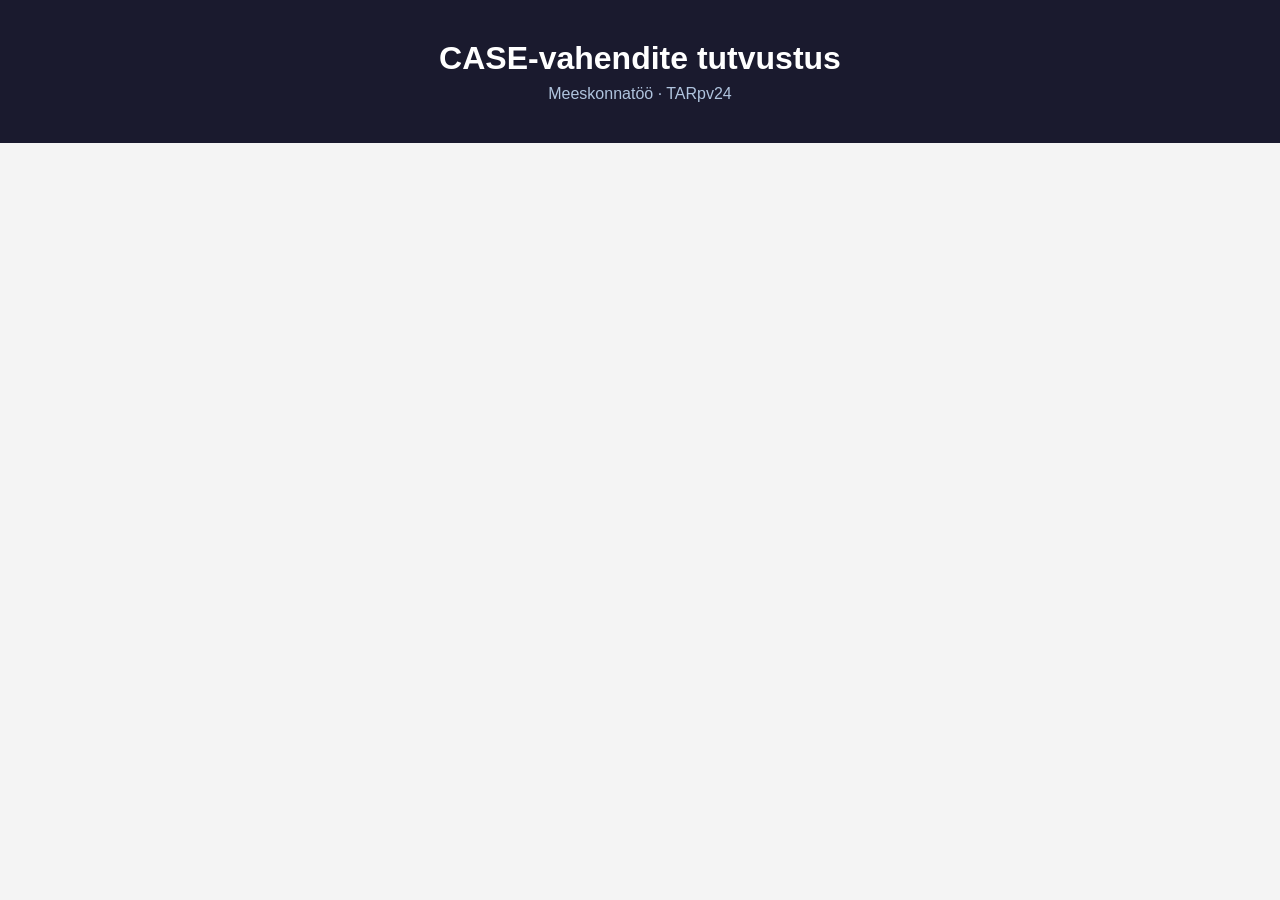
==== AIM/index.html @ 6642a22c "kõik failid lisatud" ====
<!DOCTYPE html>
<html lang="et">
<head>
    <meta charset="UTF-8">
    <meta name="viewport" content="width=device-width, initial-scale=1.0">
    <title>CASE-vahendid</title>
    <link rel="stylesheet" href="style.css">
</head>
<body>

<header class="meeskond-header">
    <h1>CASE-vahendite tutvustus</h1>
    <p>Meeskonnatöö · TARpv24</p>
</header>

<main class="meeskond-main">

    <!-- NASTJA OSA ALGUS -->

    <!-- NASTJA OSA LÕPP -->

    <!-- MEESKONNALIIGE 2 OSA ALGUS -->
    <!-- MEESKONNALIIGE 2 OSA LÕPP -->

    <!-- MEESKONNALIIGE 3 OSA ALGUS -->
    <!-- MEESKONNALIIGE 3 OSA LÕPP -->

</main>

</body>
</html>
---- AIM/style.css ----
* {
    margin: 0;
    padding: 0;
    box-sizing: border-box;
}

body {
    font-family: Arial, sans-serif;
    background: #f4f4f4;
    color: #222;
}

.meeskond-header {
    text-align: center;
    padding: 40px 20px;
    background: #1a1a2e;
    color: #ffffff;
}

.meeskond-header p {
    color: #b0c4de;
    margin-top: 8px;
}

.meeskond-main {
    max-width: 1000px;
    margin: 40px auto;
    padding: 0 20px;
}
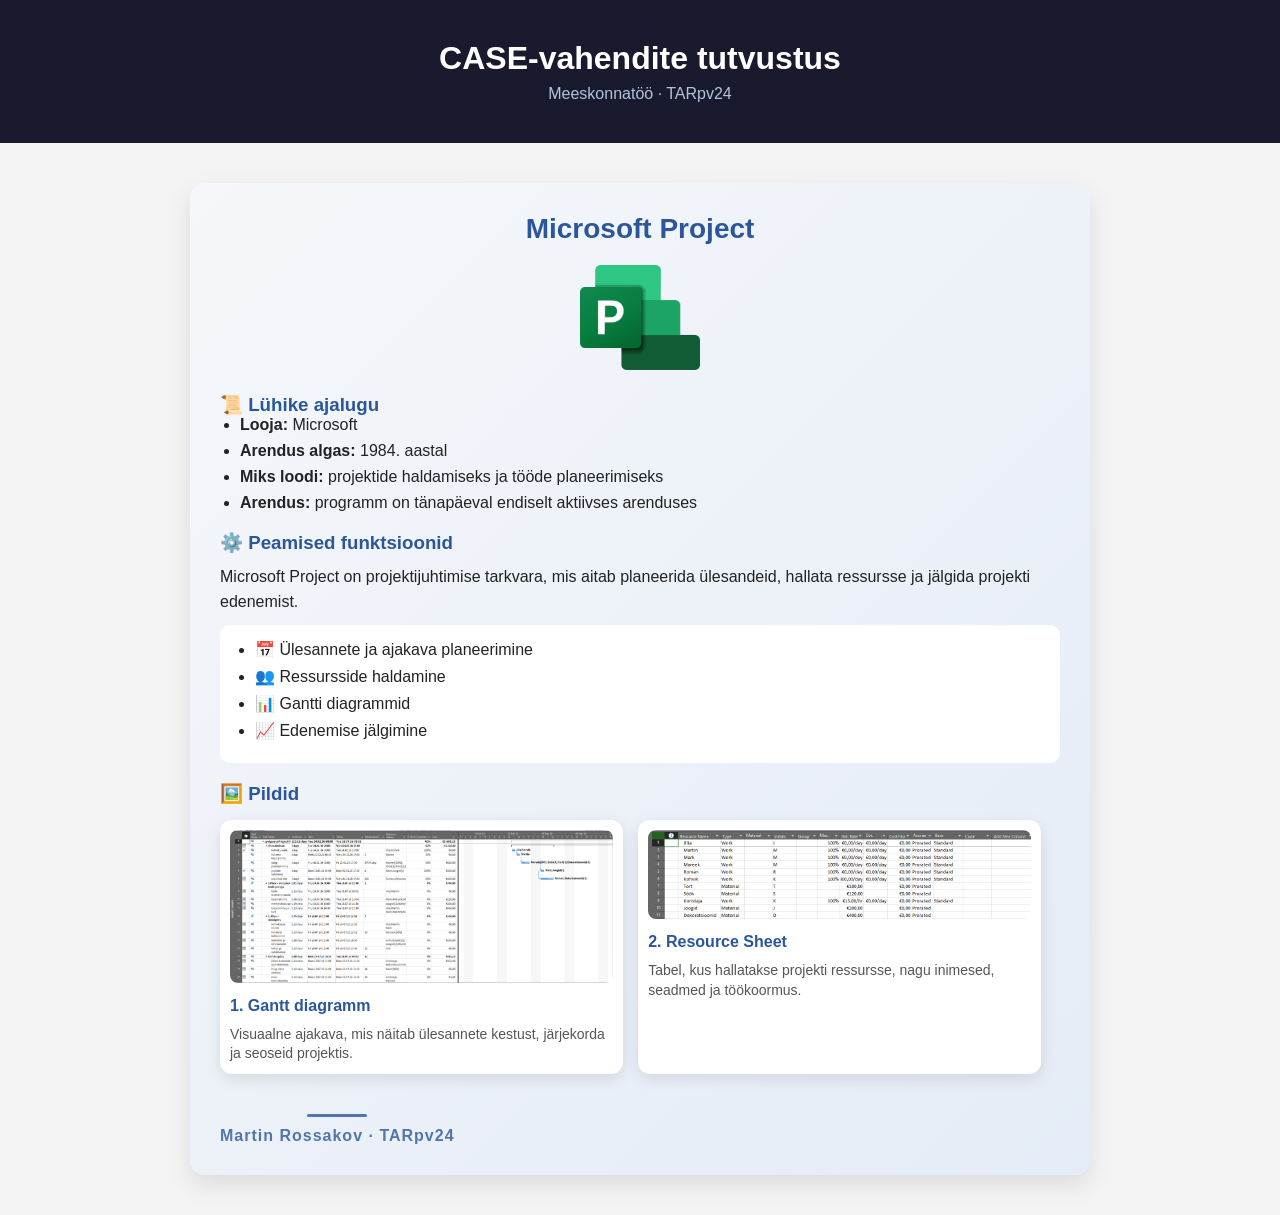
==== commit 50f89119: "Martin töö Microsoft Projecti kohta on valmis" ====
--- a/AIM/index.html
+++ b/AIM/index.html
@@ -20,6 +20,66 @@
     <!-- NASTJA OSA LÕPP -->
 
     <!-- MEESKONNALIIGE 2 OSA ALGUS -->
+    <section class="martin-section ms-project">
+        <h2 class="martin-title">Microsoft Project</h2>
+
+        <div class="martin-logo">
+            <img src="images/martinlogo.png" alt="Microsoft Project logo">
+        </div>
+
+        <div class="martin-content">
+            <h3>📜 Lühike ajalugu</h3>
+            <ul>
+                <li><strong>Looja:</strong> Microsoft</li>
+                <li><strong>Arendus algas:</strong> 1984. aastal</li>
+                <li><strong>Miks loodi:</strong> projektide haldamiseks ja tööde planeerimiseks</li>
+                <li><strong>Arendus:</strong> programm on tänapäeval endiselt aktiivses arenduses</li>
+            </ul>
+
+            <h3>⚙️ Peamised funktsioonid</h3>
+            <p>
+                Microsoft Project on projektijuhtimise tarkvara, mis aitab planeerida ülesandeid,
+                hallata ressursse ja jälgida projekti edenemist.
+            </p>
+
+            <div class="martin-features">
+                <ul>
+                    <li>📅 Ülesannete ja ajakava planeerimine</li>
+                    <li>👥 Ressursside haldamine</li>
+                    <li>📊 Gantti diagrammid</li>
+                    <li>📈 Edenemise jälgimine</li>
+                </ul>
+            </div>
+
+            <h3>🖼️ Pildid</h3>
+            <div class="martin-images">
+
+                <figure class="martin-figure">
+                    <a href="images/martinmenu.png" target="_blank">
+                        <img src="images/martinmenu.png" alt="Gantt diagramm">
+                    </a>
+                    <figcaption>
+                        <strong>1. Gantt diagramm</strong>
+                        <p>Visuaalne ajakava, mis näitab ülesannete kestust, järjekorda ja seoseid projektis.</p>
+                    </figcaption>
+                </figure>
+
+                <figure class="martin-figure">
+                    <a href="images/martinres.png" target="_blank">
+                        <img src="images/martinres.png" alt="Resource Sheet">
+                    </a>
+                    <figcaption>
+                        <strong>2. Resource Sheet</strong>
+                        <p>Tabel, kus hallatakse projekti ressursse, nagu inimesed, seadmed ja töökoormus.</p>
+                    </figcaption>
+                </figure>
+                <div class="martin-signature">
+                    Martin Rossakov · TARpv24
+                </div>
+
+            </div>
+        </div>
+    </section>
     <!-- MEESKONNALIIGE 2 OSA LÕPP -->
 
     <!-- MEESKONNALIIGE 3 OSA ALGUS -->
--- a/AIM/style.css
+++ b/AIM/style.css
@@ -27,3 +27,138 @@
     margin: 40px auto;
     padding: 0 20px;
 }
+
+/* === MARTIN SECTION (Microsoft Project) === */
+.martin-section {
+    background: linear-gradient(135deg, #f5f7fa, #e4ecf7);
+    padding: 30px;
+    margin: 30px auto;
+    border-radius: 15px;
+    max-width: 900px;
+    box-shadow: 0 10px 25px rgba(0,0,0,0.1);
+    font-family: Arial, sans-serif;
+}
+
+.martin-title {
+    text-align: center;
+    font-size: 28px;
+    color: #2b579a;
+    margin-bottom: 20px;
+}
+
+.martin-logo {
+    text-align: center;
+    margin-bottom: 20px;
+}
+
+.martin-logo img {
+    width: 120px;
+    transition: transform 0.3s ease;
+}
+
+.martin-logo img:hover {
+    transform: scale(1.1);
+}
+
+.martin-content h3 {
+    margin-top: 20px;
+    color: #2b579a;
+}
+
+.martin-content ul {
+    padding-left: 20px;
+}
+
+.martin-content li {
+    margin-bottom: 8px;
+}
+
+.martin-content p {
+    line-height: 1.6;
+    margin-top: 10px;
+}
+
+.martin-features {
+    background: #ffffff;
+    padding: 15px;
+    border-radius: 10px;
+    margin-top: 10px;
+}
+
+.martin-images {
+    display: flex;
+    gap: 15px;
+    flex-wrap: wrap;
+    margin-top: 15px;
+}
+
+.martin-figure {
+    width: 48%;
+    background: #ffffff;
+    border-radius: 12px;
+    padding: 10px;
+    box-shadow: 0 5px 15px rgba(0,0,0,0.1);
+    transition: transform 0.3s ease;
+}
+
+.martin-figure:hover {
+    transform: translateY(-5px);
+}
+
+.martin-figure img {
+    width: 100%;
+    border-radius: 8px;
+    transition: transform 0.3s ease;
+}
+
+.martin-figure img:hover {
+    transform: scale(1.03);
+}
+
+/* Caption */
+.martin-figure figcaption {
+    margin-top: 10px;
+}
+
+.martin-figure strong {
+    display: block;
+    color: #2b579a;
+    margin-bottom: 5px;
+}
+
+.martin-figure p {
+    font-size: 14px;
+    color: #555;
+    line-height: 1.4;
+}
+.martin-signature {
+    margin-top: 25px;
+    text-align: center;
+    font-size: 16px;
+    font-weight: bold;
+    color: #2b579a;
+    letter-spacing: 1px;
+    opacity: 0.8;
+    position: relative;
+}
+
+.martin-signature::before {
+    content: "";
+    display: block;
+    width: 60px;
+    height: 3px;
+    background: #2b579a;
+    margin: 0 auto 10px auto;
+    border-radius: 2px;
+}
+
+.martin-signature:hover {
+    opacity: 1;
+    transform: scale(1.05);
+    transition: 0.3s ease;
+}
+@media (max-width: 768px) {
+    .martin-figure {
+        width: 100%;
+    }
+}
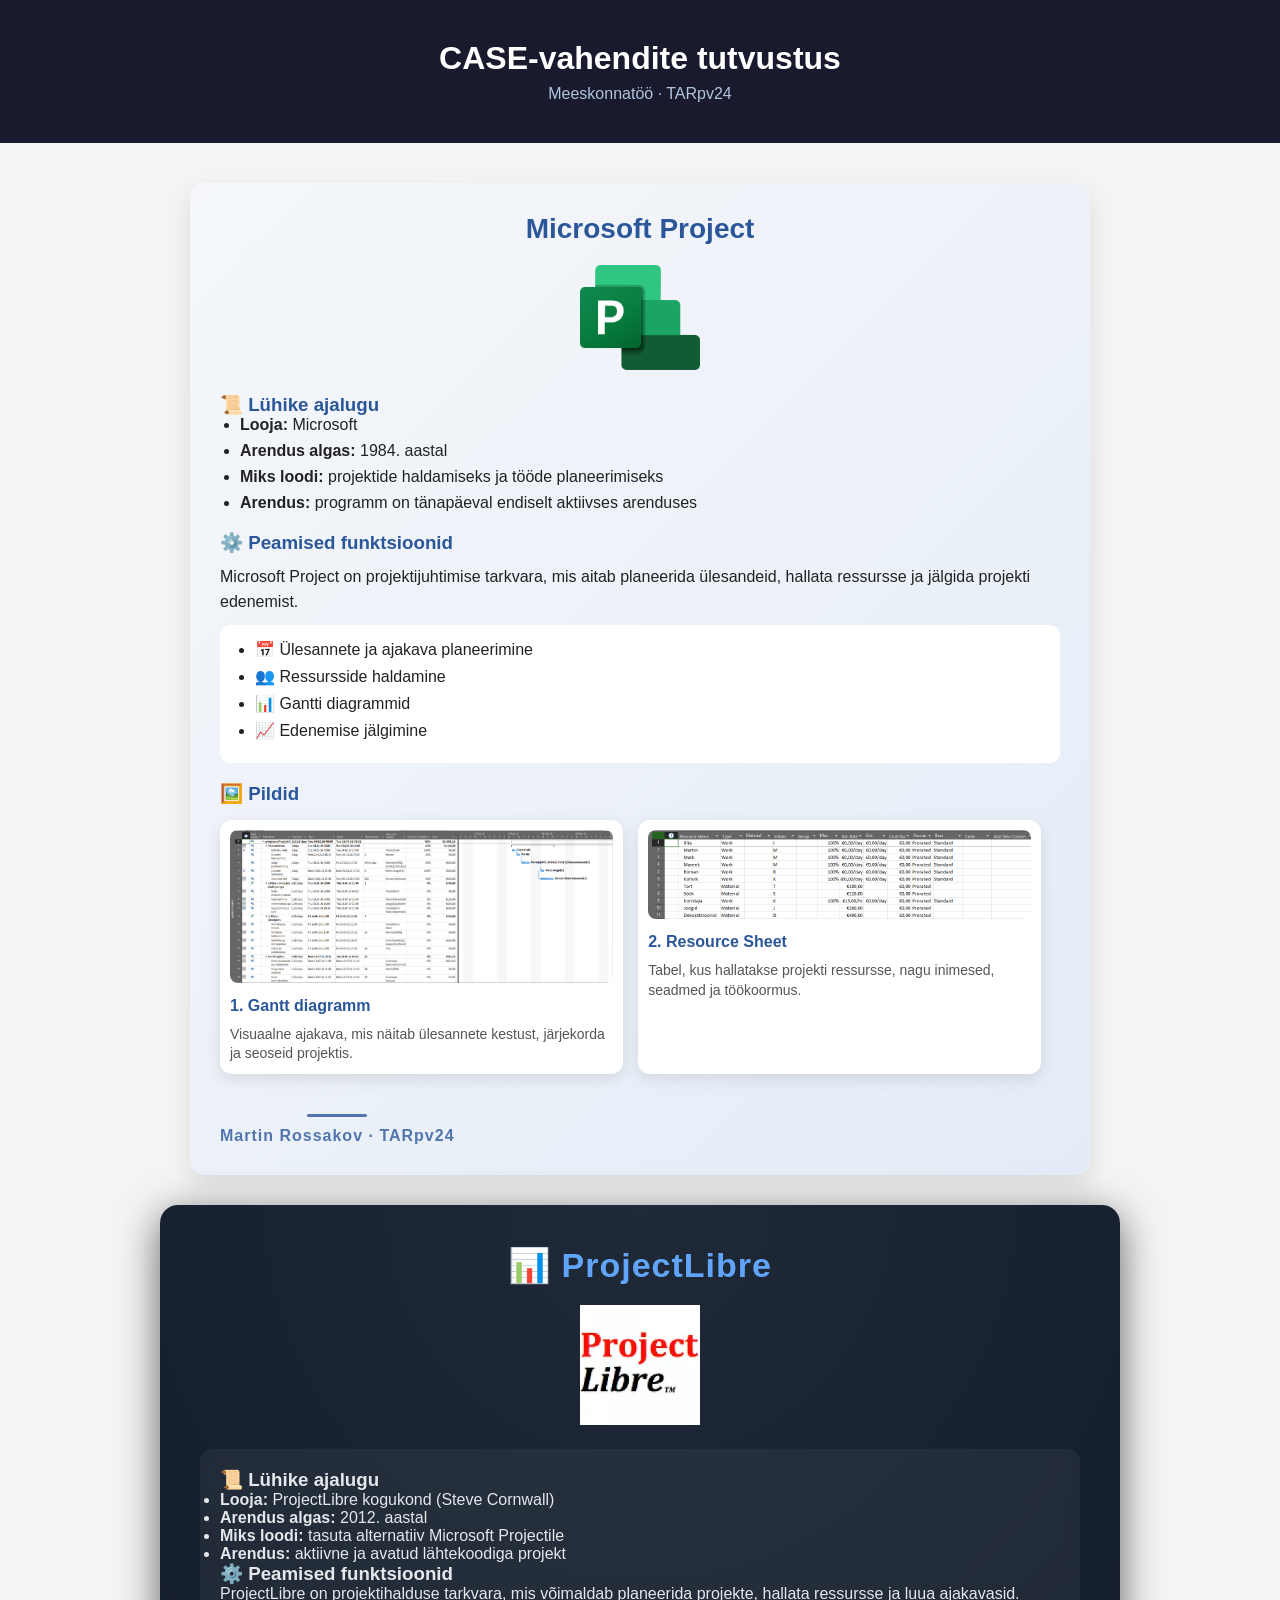
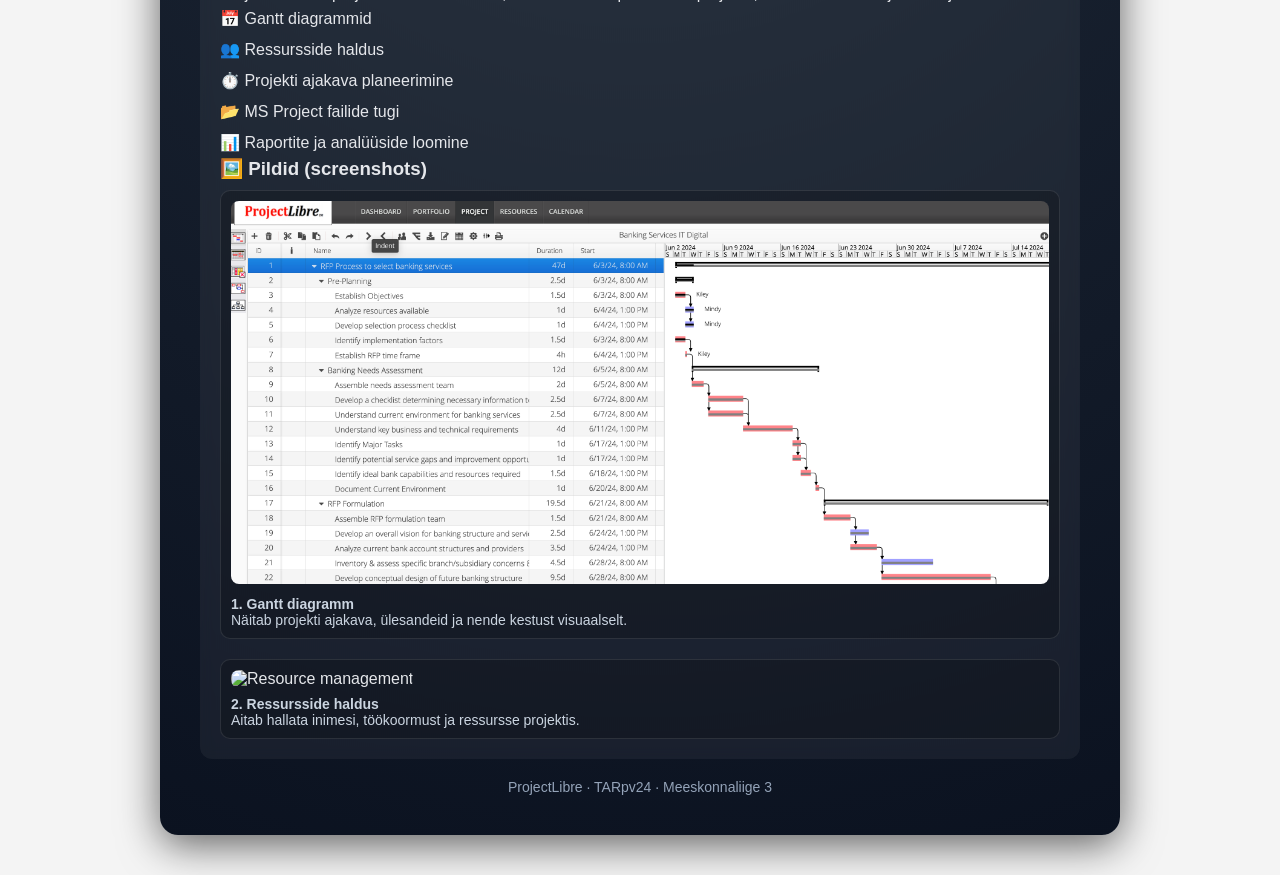
==== commit d6c7360f: "Tegime ProjectLibre kohta kirjelduse. Lisasime osa piltidest ja CSS-stiili." ====
--- a/AIM/index.html
+++ b/AIM/index.html
@@ -83,6 +83,79 @@
     <!-- MEESKONNALIIGE 2 OSA LÕPP -->
 
     <!-- MEESKONNALIIGE 3 OSA ALGUS -->
+
+    <section class="projectlibre-section pl-section">
+
+        <h2 class="pl-title">📊 ProjectLibre</h2>
+
+        <div class="pl-logo-box">
+            <!-- LOGO SIIN -->
+            <img src="images/projectlibre-logo.png" alt="ProjectLibre logo">
+        </div>
+
+        <div class="pl-content">
+
+            <h3>📜 Lühike ajalugu</h3>
+            <ul>
+                <li><strong>Looja:</strong> ProjectLibre kogukond (Steve Cornwall)</li>
+                <li><strong>Arendus algas:</strong> 2012. aastal</li>
+                <li><strong>Miks loodi:</strong> tasuta alternatiiv Microsoft Projectile</li>
+                <li><strong>Arendus:</strong> aktiivne ja avatud lähtekoodiga projekt</li>
+            </ul>
+
+            <h3>⚙️ Peamised funktsioonid</h3>
+
+            <p>
+                ProjectLibre on projektihalduse tarkvara, mis võimaldab planeerida projekte,
+                hallata ressursse ja luua ajakavasid.
+            </p>
+
+            <div class="pl-features">
+                <ul>
+                    <li>📅 Gantt diagrammid</li>
+                    <li>👥 Ressursside haldus</li>
+                    <li>⏱️ Projekti ajakava planeerimine</li>
+                    <li>📂 MS Project failide tugi</li>
+                    <li>📊 Raportite ja analüüside loomine</li>
+                </ul>
+            </div>
+
+            <h3>🖼️ Pildid (screenshots)</h3>
+
+            <div class="pl-images">
+
+                <figure class="pl-figure">
+                    <!-- SCREENSHOT 1 SIIN -->
+                    <img src="images/pl-gantt.png" alt="Gantt chart ProjectLibre">
+                    <figcaption>
+                        <strong>1. Gantt diagramm</strong>
+                        <p>
+                            Näitab projekti ajakava, ülesandeid ja nende kestust visuaalselt.
+                        </p>
+                    </figcaption>
+                </figure>
+
+                <figure class="pl-figure">
+                    <!-- SCREENSHOT 2 SIIN -->
+                    <img src="images/pl-resource.png" alt="Resource management">
+                    <figcaption>
+                        <strong>2. Ressursside haldus</strong>
+                        <p>
+                            Aitab hallata inimesi, töökoormust ja ressursse projektis.
+                        </p>
+                    </figcaption>
+                </figure>
+
+            </div>
+
+        </div>
+
+        <div class="pl-signature">
+            ProjectLibre · TARpv24 · Meeskonnaliige 3
+        </div>
+
+    </section>
+
     <!-- MEESKONNALIIGE 3 OSA LÕPP -->
 
 </main>
--- a/AIM/style.css
+++ b/AIM/style.css
@@ -162,3 +162,119 @@
         width: 100%;
     }
 }
+
+/* ILLIA */
+/* =========================
+   PROJECTLIBRE SECTION
+   UNIQUE STYLE (no conflicts)
+   ========================= */
+
+.pl-section {
+    background: radial-gradient(circle at top, #1f2937, #0b1220);
+    color: #e5e7eb;
+    padding: 40px;
+    margin-top: 30px;
+    border-radius: 18px;
+    box-shadow: 0 10px 40px rgba(0,0,0,0.6);
+    font-family: Arial, sans-serif;
+}
+
+/* TITLE */
+.pl-title {
+    font-size: 34px;
+    text-align: center;
+    margin-bottom: 20px;
+    color: #60a5fa;
+    letter-spacing: 1px;
+}
+
+/* LOGO */
+.pl-logo-box {
+    text-align: center;
+    margin-bottom: 20px;
+}
+
+.pl-logo-box img {
+    width: 120px;
+    animation: plFloat 3s ease-in-out infinite;
+}
+
+/* CONTENT CARD */
+.pl-content {
+    background: rgba(255,255,255,0.05);
+    padding: 20px;
+    border-radius: 12px;
+    backdrop-filter: blur(6px);
+}
+
+/* FEATURES */
+.pl-features ul {
+    list-style: none;
+    padding: 0;
+}
+
+.pl-features li {
+    padding: 6px 0;
+}
+
+/* IMAGES */
+.pl-images {
+    display: flex;
+    flex-direction: column;
+    gap: 20px;
+    margin-top: 10px;
+}
+
+.pl-figure {
+    border: 1px solid rgba(255,255,255,0.1);
+    padding: 10px;
+    border-radius: 10px;
+    background: rgba(0,0,0,0.2);
+}
+
+.pl-figure img {
+    width: 100%;
+    border-radius: 8px;
+}
+
+/* CAPTION */
+.pl-figure figcaption {
+    margin-top: 8px;
+    font-size: 14px;
+    color: #cbd5e1;
+}
+
+/* SIGNATURE */
+.pl-signature {
+    text-align: center;
+    margin-top: 20px;
+    font-size: 14px;
+    color: #94a3b8;
+}
+
+/* ANIMATION */
+@keyframes plFloat {
+    0% { transform: translateY(0); }
+    50% { transform: translateY(-8px); }
+    100% { transform: translateY(0); }
+}
+.pl-button {
+    margin-top: 15px;
+    padding: 10px 15px;
+    border: none;
+    background: #3b82f6;
+    color: white;
+    border-radius: 10px;
+    cursor: pointer;
+    transition: 0.3s;
+}
+
+.pl-button:hover {
+    background: #2563eb;
+    transform: scale(1.05);
+}
+
+.pl-fact {
+    margin-top: 10px;
+    color: #fde68a;
+}
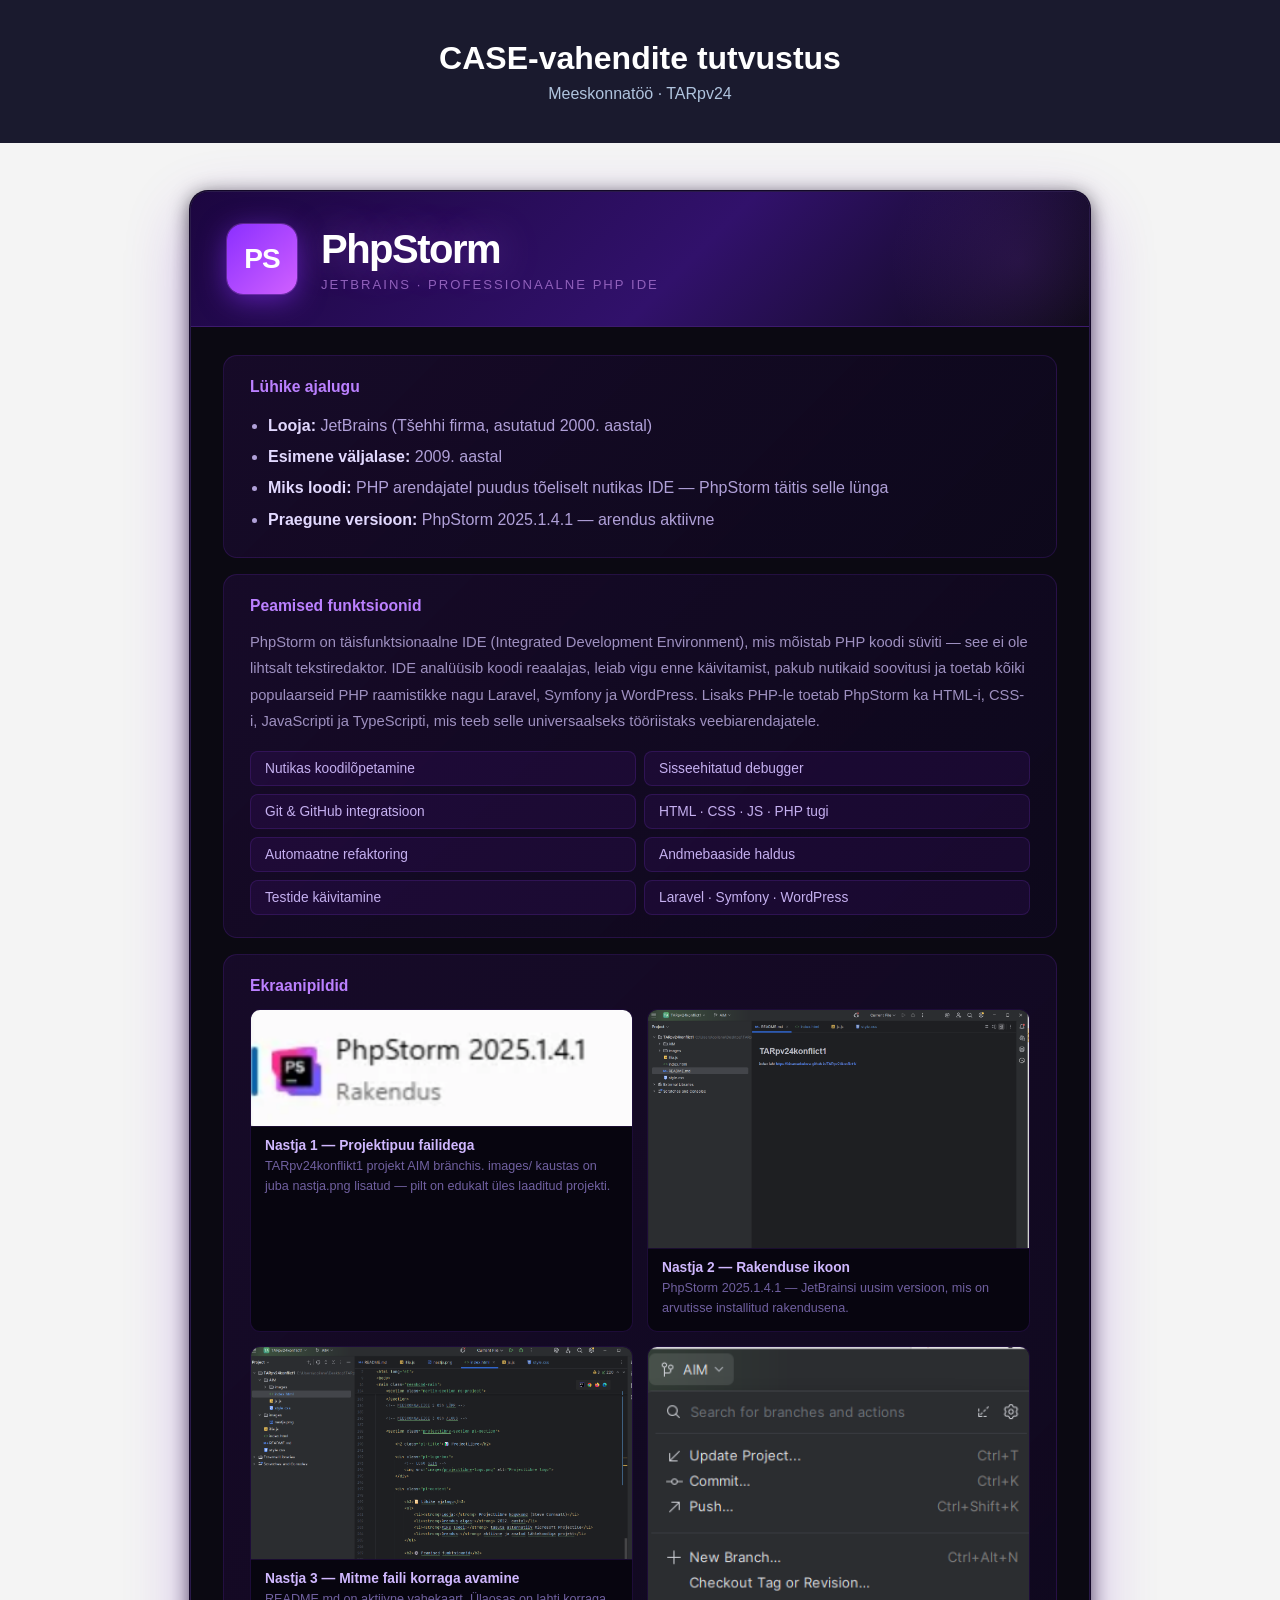
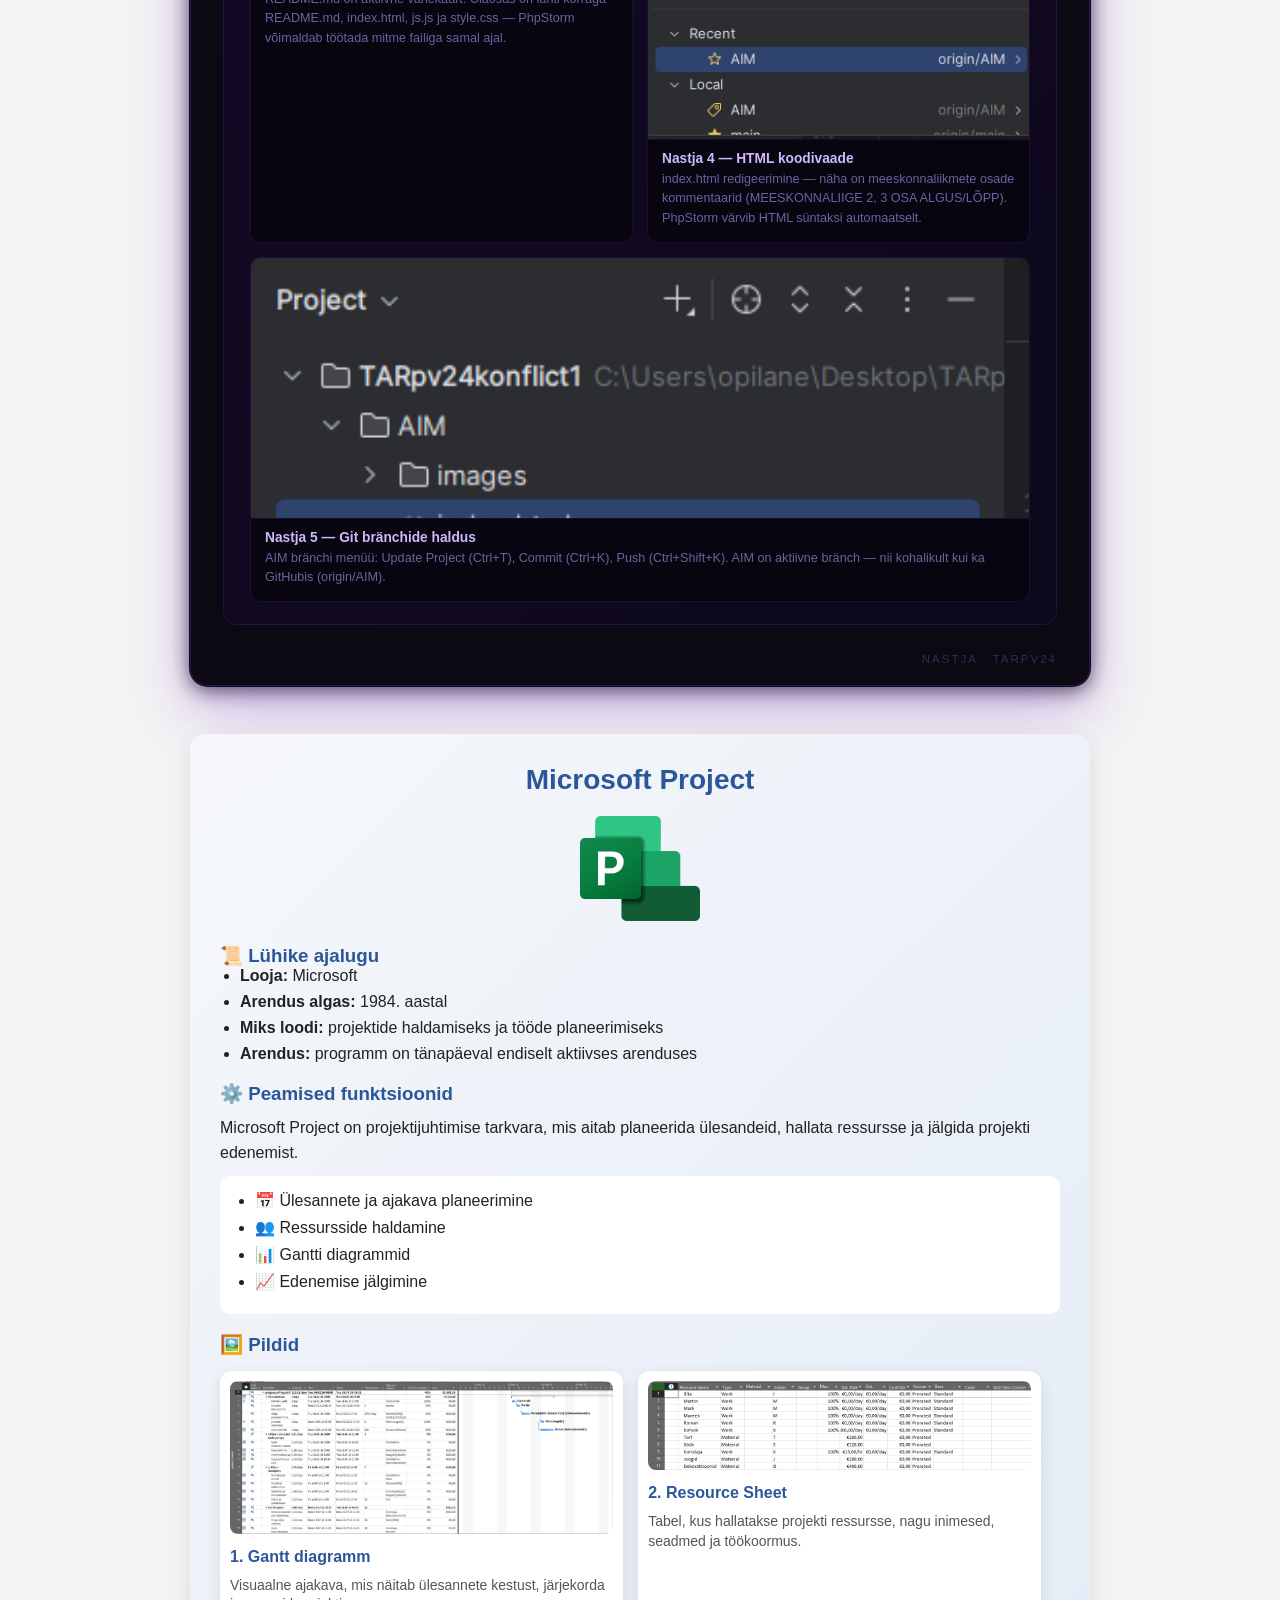
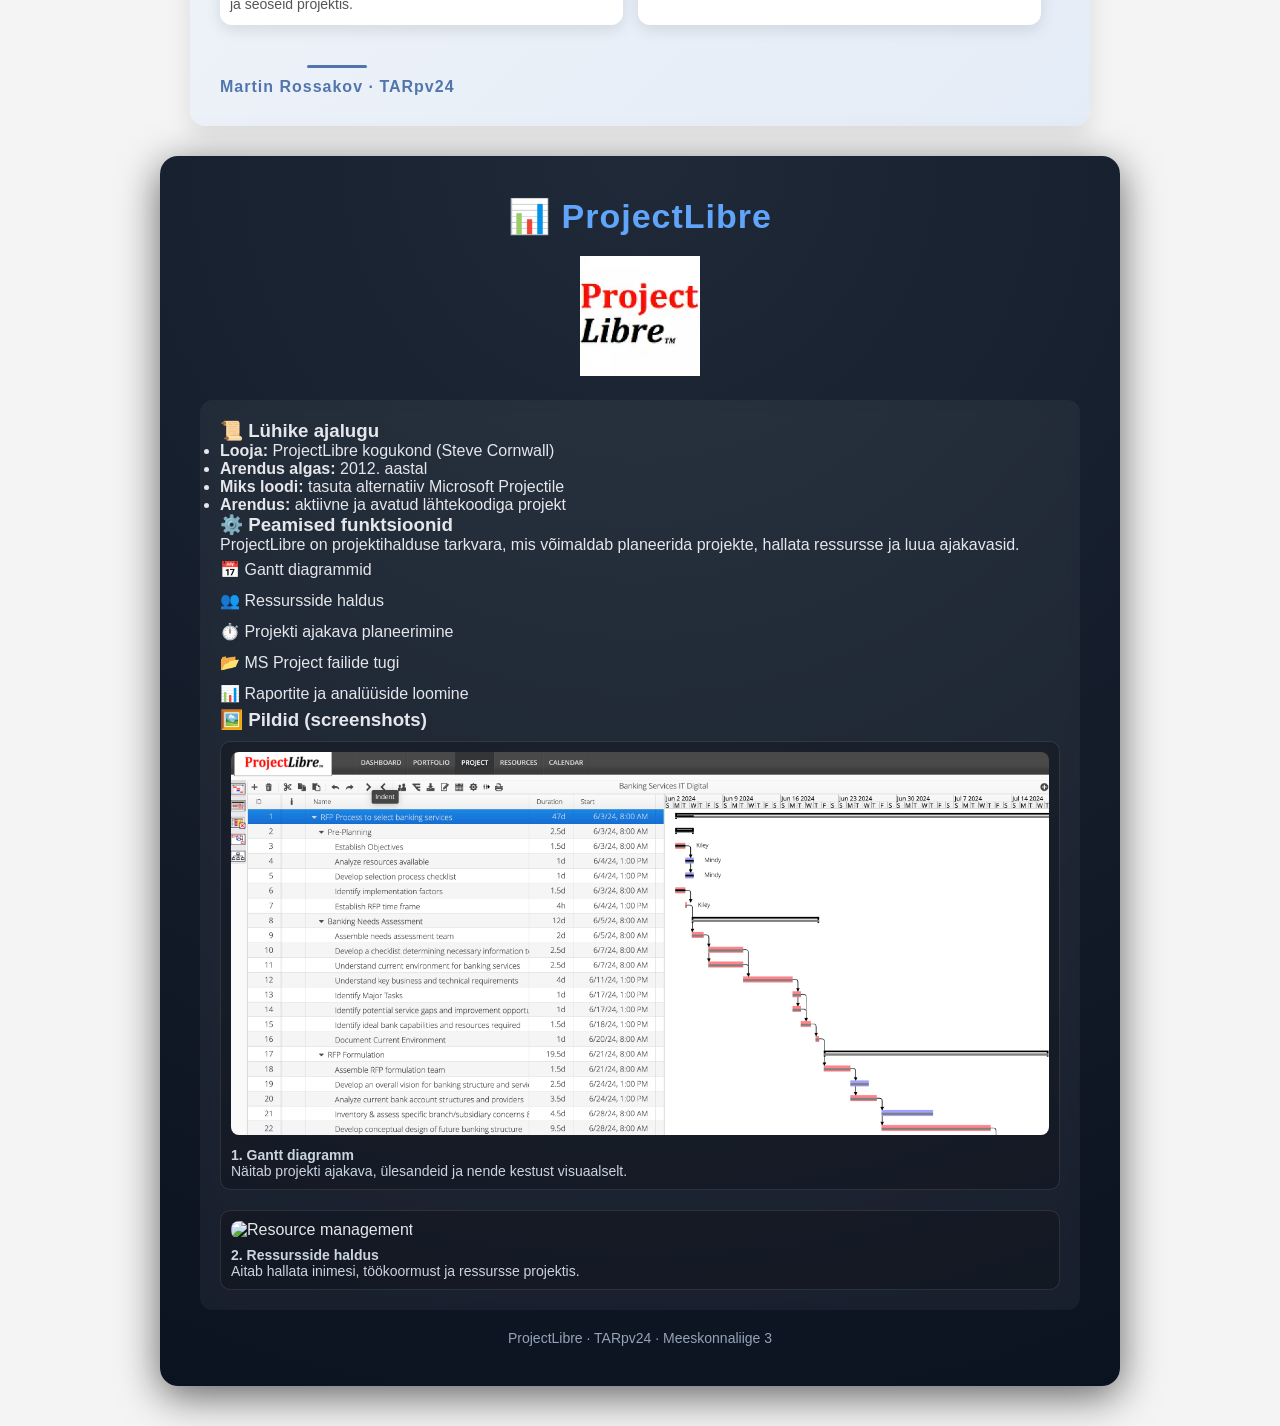
==== commit b38e185e: "add filid, anastasiia radasheva osa" ====
--- a/AIM/index.html
+++ b/AIM/index.html
@@ -15,9 +15,122 @@
 
 <main class="meeskond-main">
 
-    <!-- NASTJA OSA ALGUS -->
-
-    <!-- NASTJA OSA LÕPP -->
+    <!-- ================================================
+     NASTJA OSA
+    ================================================ -->
+
+    <section class="nastja-section">
+
+        <div class="nastja-hero">
+            <div class="nastja-logo-box">
+                <span class="nastja-ps">PS</span>
+            </div>
+            <div class="nastja-hero-text">
+                <h2 class="nastja-title">PhpStorm</h2>
+                <p class="nastja-subtitle">JetBrains · Professionaalne PHP IDE</p>
+            </div>
+        </div>
+
+        <div class="nastja-body">
+
+            <div class="nastja-card">
+                <h3 class="nastja-card-title"> Lühike ajalugu</h3>
+                <ul class="nastja-list">
+                    <li><strong>Looja:</strong> JetBrains (Tšehhi firma, asutatud 2000. aastal)</li>
+                    <li><strong>Esimene väljalase:</strong> 2009. aastal</li>
+                    <li><strong>Miks loodi:</strong> PHP arendajatel puudus tõeliselt nutikas IDE — PhpStorm täitis selle lünga</li>
+                    <li><strong>Praegune versioon:</strong> PhpStorm 2025.1.4.1 — arendus aktiivne</li>
+                </ul>
+            </div>
+
+            <div class="nastja-card">
+                <h3 class="nastja-card-title"> Peamised funktsioonid</h3>
+                <p class="nastja-desc">
+                    PhpStorm on täisfunktsionaalne IDE (Integrated Development Environment), mis mõistab PHP koodi süviti —
+                    see ei ole lihtsalt tekstiredaktor. IDE analüüsib koodi reaalajas, leiab vigu enne käivitamist,
+                    pakub nutikaid soovitusi ja toetab kõiki populaarseid PHP raamistikke nagu Laravel, Symfony ja WordPress.
+                    Lisaks PHP-le toetab PhpStorm ka HTML-i, CSS-i, JavaScripti ja TypeScripti,
+                    mis teeb selle universaalseks tööriistaks veebiarendajatele.
+                </p>
+                <div class="nastja-features-grid">
+                    <div class="nastja-feature"> Nutikas koodilõpetamine</div>
+                    <div class="nastja-feature"> Sisseehitatud debugger</div>
+                    <div class="nastja-feature"> Git &amp; GitHub integratsioon</div>
+                    <div class="nastja-feature"> HTML · CSS · JS · PHP tugi</div>
+                    <div class="nastja-feature"> Automaatne refaktoring</div>
+                    <div class="nastja-feature">Andmebaaside haldus</div>
+                    <div class="nastja-feature"> Testide käivitamine</div>
+                    <div class="nastja-feature"> Laravel · Symfony · WordPress</div>
+                </div>
+            </div>
+
+            <div class="nastja-card">
+                <h3 class="nastja-card-title"> Ekraanipildid</h3>
+                <div class="nastja-screenshots">
+
+                    <figure class="nastja-fig">
+                        <a href="images/nastja1.png" target="_blank">
+                            <img src="images/nastja1.png" alt="PhpStorm projektipuu nastja.png-ga">
+                        </a>
+                        <figcaption>
+                            <strong>Nastja 1 — Projektipuu failidega</strong>
+                            <p>TARpv24konflikt1 projekt AIM bränchis. images/ kaustas on juba nastja.png lisatud — pilt on edukalt üles laaditud projekti.</p>
+                        </figcaption>
+                    </figure>
+
+                    <figure class="nastja-fig">
+                        <a href="images/nastja2.png" target="_blank">
+                            <img src="images/nastja2.png" alt="PhpStorm 2025 ikoon">
+                        </a>
+                        <figcaption>
+                            <strong>Nastja 2 — Rakenduse ikoon</strong>
+                            <p>PhpStorm 2025.1.4.1 — JetBrainsi uusim versioon, mis on arvutisse installitud rakendusena.</p>
+                        </figcaption>
+                    </figure>
+
+                    <figure class="nastja-fig">
+                        <a href="images/nastja3.png" target="_blank">
+                            <img src="images/nastja3.png" alt="PhpStorm README ja mitu vahekaarti">
+                        </a>
+                        <figcaption>
+                            <strong>Nastja 3 — Mitme faili korraga avamine</strong>
+                            <p>README.md on aktiivne vahekaart. Ülaosas on lahti korraga README.md, index.html, js.js ja style.css — PhpStorm võimaldab töötada mitme failiga samal ajal.</p>
+                        </figcaption>
+                    </figure>
+
+                    <figure class="nastja-fig">
+                        <a href="images/nastja4.png" target="_blank">
+                            <img src="images/nastja4.png" alt="PhpStorm index.html koodivaade">
+                        </a>
+                        <figcaption>
+                            <strong>Nastja 4 — HTML koodivaade</strong>
+                            <p>index.html redigeerimine — näha on meeskonnaliikmete osade kommentaarid (MEESKONNALIIGE 2, 3 OSA ALGUS/LÕPP). PhpStorm värvib HTML süntaksi automaatselt.</p>
+                        </figcaption>
+                    </figure>
+
+                    <figure class="nastja-fig nastja-fig--wide">
+                        <a href="images/nastja5.png" target="_blank">
+                            <img src="images/nastja5.png" alt="PhpStorm Git AIM bränch">
+                        </a>
+                        <figcaption>
+                            <strong>Nastja 5 — Git bränchide haldus</strong>
+                            <p>AIM bränchi menüü: Update Project (Ctrl+T), Commit (Ctrl+K), Push (Ctrl+Shift+K). AIM on aktiivne bränch — nii kohalikult kui ka GitHubis (origin/AIM).</p>
+                        </figcaption>
+                    </figure>
+
+                </div>
+            </div>
+
+        </div>
+
+        <div class="nastja-sig">Nastja · TARpv24</div>
+
+    </section>
+
+    <!-- ================================================
+         NASTJA
+         ================================================ -->
+
 
     <!-- MEESKONNALIIGE 2 OSA ALGUS -->
     <section class="martin-section ms-project">
--- a/AIM/style.css
+++ b/AIM/style.css
@@ -277,4 +277,234 @@
 .pl-fact {
     margin-top: 10px;
     color: #fde68a;
-}+}
+
+
+/* ================================================
+   NASTJA STYLES — lisa style.css faili LÕPPU
+   ================================================ */
+
+.nastja-section {
+    font-family: 'Segoe UI', 'Helvetica Neue', sans-serif;
+    background: #0b0912;
+    color: #ddd8ff;
+    border-radius: 18px;
+    margin: 48px auto;
+    max-width: 900px;
+    overflow: hidden;
+    border: 1px solid #2a1a4a;
+    box-shadow:
+            0 0 0 1px #130828,
+            0 24px 64px rgba(110, 30, 200, 0.3),
+            0 4px 20px rgba(0,0,0,0.7);
+}
+
+/* --- Hero --- */
+.nastja-hero {
+    background: linear-gradient(135deg, #1c0640 0%, #31116b 55%, #0b0912 100%);
+    border-bottom: 1px solid #3d1a6e;
+    padding: 32px 36px;
+    display: flex;
+    align-items: center;
+    gap: 24px;
+    position: relative;
+    overflow: hidden;
+}
+
+.nastja-hero::after {
+    content: '';
+    position: absolute;
+    top: -60px; right: -60px;
+    width: 260px; height: 260px;
+    background: radial-gradient(circle, rgba(170, 80, 255, 0.12) 0%, transparent 70%);
+    pointer-events: none;
+}
+
+.nastja-logo-box {
+    width: 70px;
+    height: 70px;
+    border-radius: 16px;
+    background: linear-gradient(135deg, #8b2fff, #d060ff);
+    display: flex;
+    align-items: center;
+    justify-content: center;
+    box-shadow:
+            0 0 0 1px rgba(200, 100, 255, 0.3),
+            0 6px 28px rgba(140, 48, 255, 0.55);
+    flex-shrink: 0;
+}
+
+.nastja-ps {
+    font-size: 1.75rem;
+    font-weight: 900;
+    color: #fff;
+    letter-spacing: -1px;
+}
+
+.nastja-title {
+    font-size: 2.5rem;
+    font-weight: 800;
+    color: #ffffff;
+    margin: 0 0 5px 0;
+    letter-spacing: -1.5px;
+    text-shadow: 0 0 40px rgba(190, 110, 255, 0.45);
+}
+
+.nastja-subtitle {
+    margin: 0;
+    font-size: 0.82rem;
+    color: #9060bb;
+    letter-spacing: 2px;
+    text-transform: uppercase;
+}
+
+/* --- Body --- */
+.nastja-body {
+    padding: 28px 32px;
+    display: flex;
+    flex-direction: column;
+    gap: 16px;
+}
+
+/* --- Cards --- */
+.nastja-card {
+    background: linear-gradient(135deg, rgba(55, 15, 100, 0.28), rgba(15, 8, 35, 0.55));
+    border: 1px solid rgba(130, 50, 220, 0.18);
+    border-radius: 14px;
+    padding: 22px 26px;
+    transition: border-color 0.25s, box-shadow 0.25s;
+}
+
+.nastja-card:hover {
+    border-color: rgba(170, 80, 255, 0.4);
+    box-shadow: 0 0 24px rgba(140, 50, 255, 0.1);
+}
+
+.nastja-card-title {
+    font-size: 0.98rem;
+    font-weight: 700;
+    color: #bb80ff;
+    margin: 0 0 14px 0;
+}
+
+/* --- List --- */
+.nastja-list {
+    margin: 0;
+    padding-left: 18px;
+    line-height: 1.95;
+    color: #b0a0d8;
+}
+
+.nastja-list strong { color: #e2d9ff; }
+
+/* --- Description --- */
+.nastja-desc {
+    font-size: 0.92rem;
+    line-height: 1.8;
+    color: #9e90c0;
+    margin: 0 0 16px 0;
+}
+
+/* --- Features grid --- */
+.nastja-features-grid {
+    display: grid;
+    grid-template-columns: 1fr 1fr;
+    gap: 8px;
+}
+
+.nastja-feature {
+    background: rgba(100, 30, 180, 0.13);
+    border: 1px solid rgba(120, 50, 200, 0.22);
+    border-radius: 8px;
+    padding: 9px 14px;
+    font-size: 0.86rem;
+    color: #c5b0f0;
+    transition: background 0.2s, border-color 0.2s, color 0.2s;
+}
+
+.nastja-feature:hover {
+    background: rgba(160, 70, 255, 0.22);
+    border-color: rgba(170, 80, 255, 0.5);
+    color: #e0d0ff;
+}
+
+/* --- Screenshots grid --- */
+.nastja-screenshots {
+    display: grid;
+    grid-template-columns: 1fr 1fr;
+    gap: 14px;
+}
+
+/* 5th image spans full width */
+.nastja-fig--wide {
+    grid-column: 1 / -1;
+}
+
+.nastja-fig--wide img {
+    max-height: 260px;
+    object-fit: cover;
+    object-position: top;
+}
+
+.nastja-fig {
+    margin: 0;
+    border-radius: 10px;
+    overflow: hidden;
+    border: 1px solid rgba(110, 40, 200, 0.22);
+    background: #07050f;
+    transition: transform 0.25s, box-shadow 0.25s, border-color 0.25s;
+}
+
+.nastja-fig:hover {
+    transform: translateY(-4px);
+    box-shadow: 0 14px 36px rgba(140, 40, 255, 0.28);
+    border-color: rgba(180, 90, 255, 0.55);
+}
+
+.nastja-fig img {
+    width: 100%;
+    display: block;
+}
+
+.nastja-fig figcaption {
+    padding: 11px 14px 13px;
+    border-top: 1px solid rgba(100, 40, 180, 0.2);
+}
+
+.nastja-fig figcaption strong {
+    display: block;
+    font-size: 0.86rem;
+    color: #d0b8ff;
+    margin-bottom: 4px;
+}
+
+.nastja-fig figcaption p {
+    margin: 0;
+    font-size: 0.79rem;
+    color: #7060a0;
+    line-height: 1.55;
+}
+
+/* --- Signature --- */
+.nastja-sig {
+    text-align: right;
+    padding: 0 32px 20px;
+    font-size: 0.72rem;
+    color: #3a2858;
+    letter-spacing: 2px;
+    text-transform: uppercase;
+}
+
+/* --- Mobile --- */
+@media (max-width: 600px) {
+    .nastja-screenshots,
+    .nastja-features-grid { grid-template-columns: 1fr; }
+    .nastja-fig--wide { grid-column: auto; }
+    .nastja-body { padding: 18px 16px; }
+    .nastja-hero { padding: 22px 18px; }
+    .nastja-title { font-size: 1.9rem; }
+}
+
+/* ================================================
+   NASTJA STYLES LÕPP
+   ================================================ */
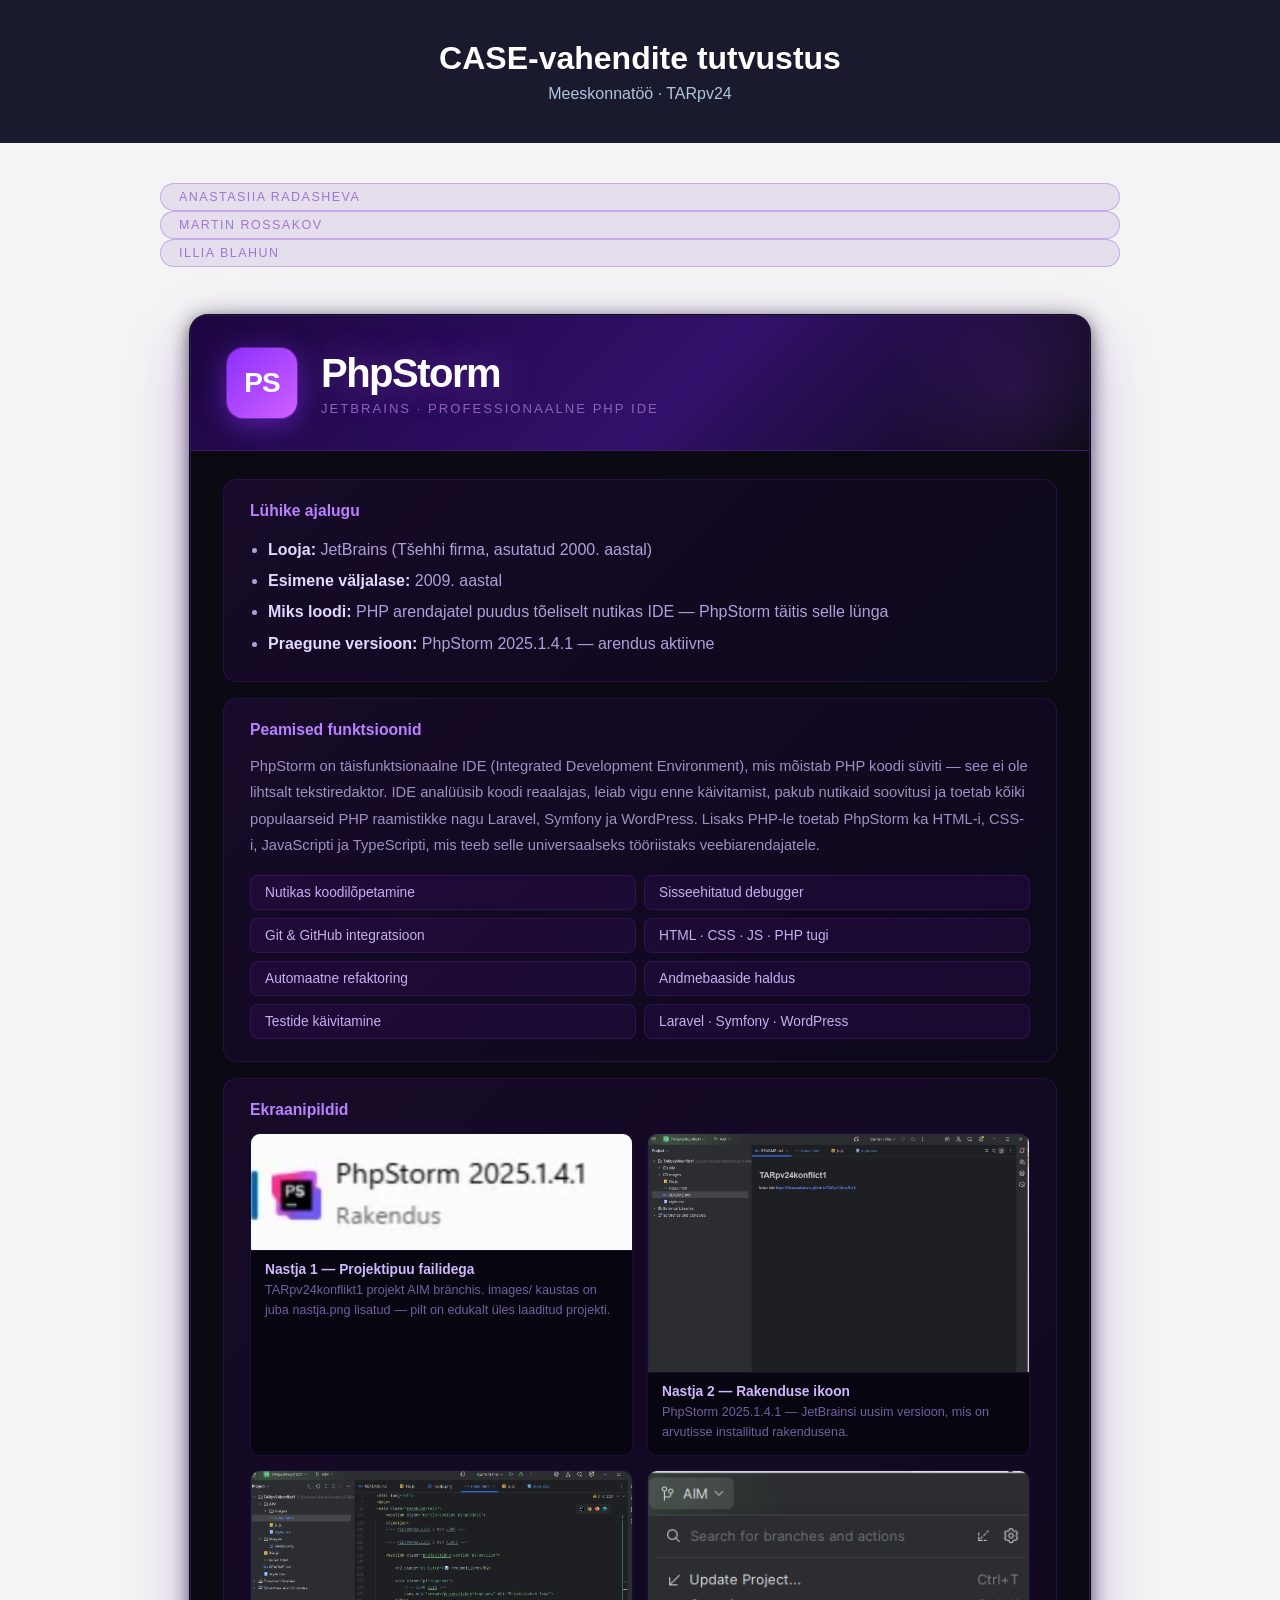
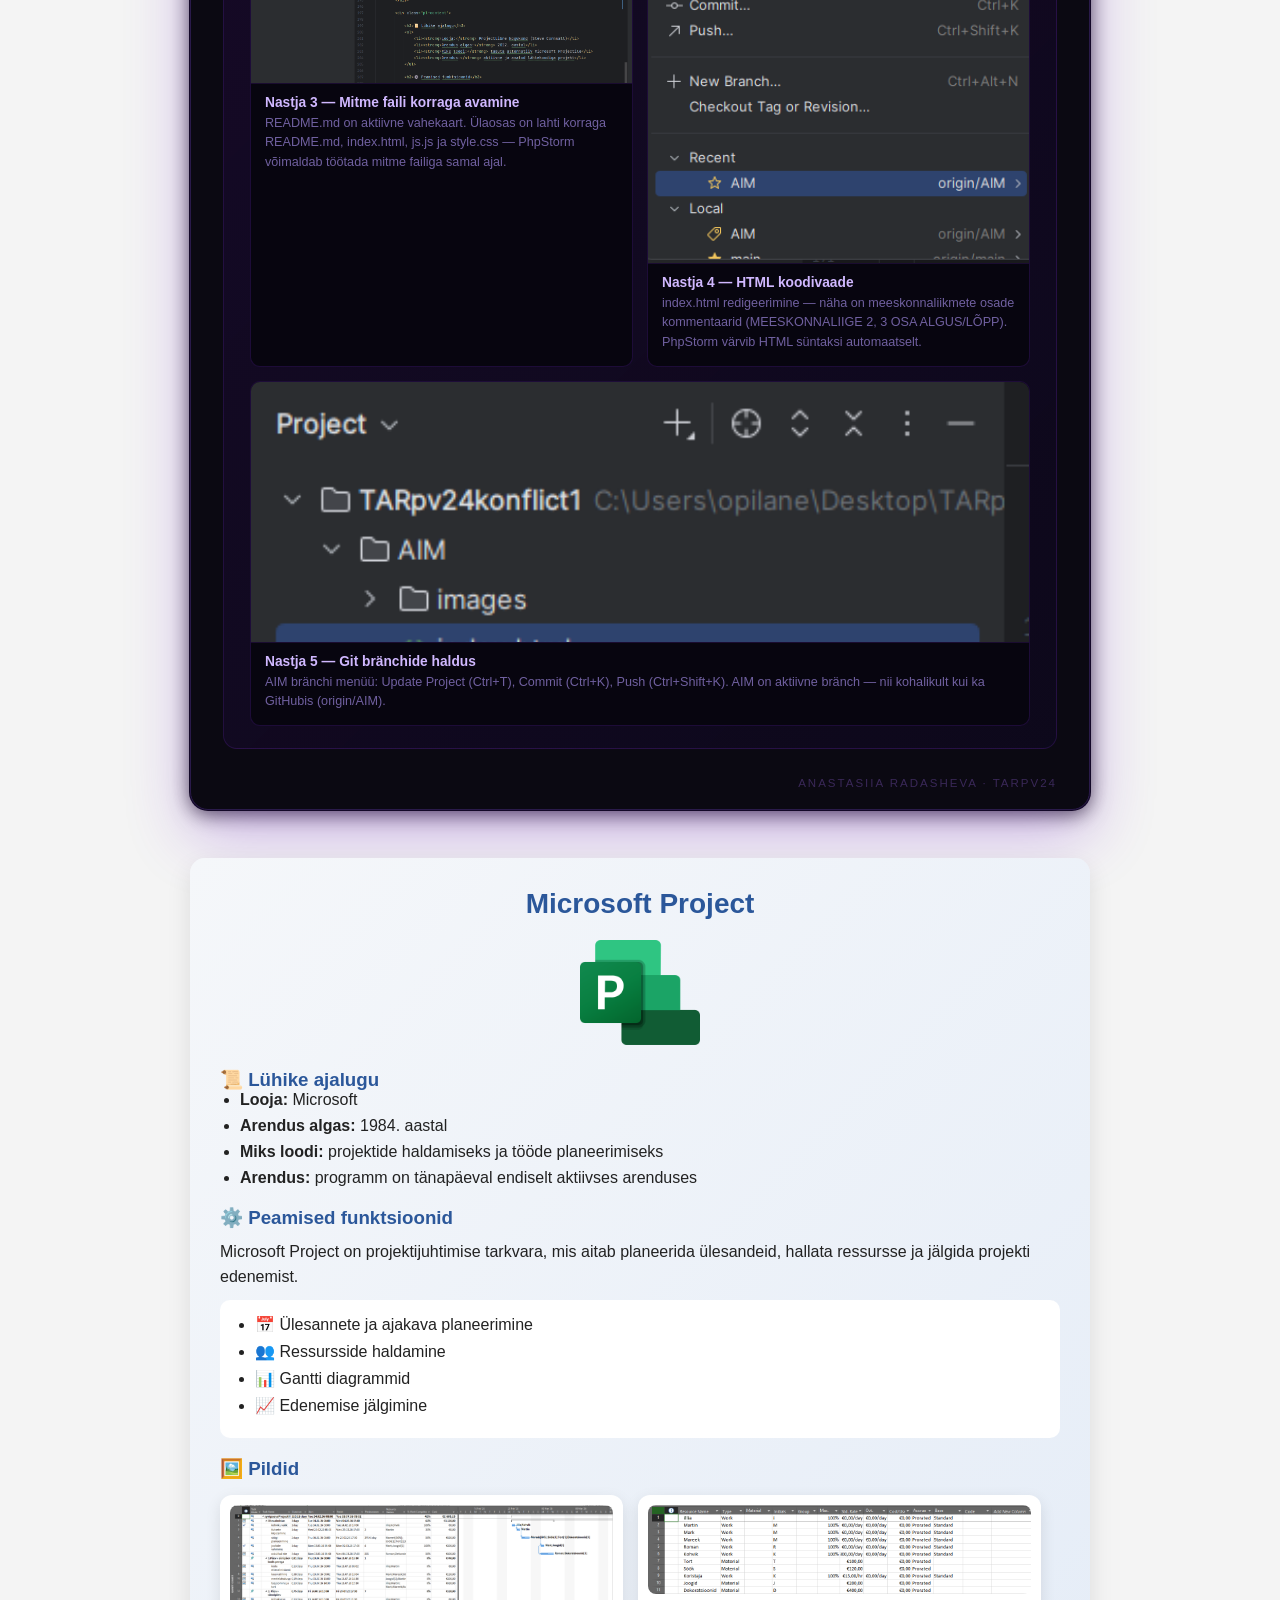
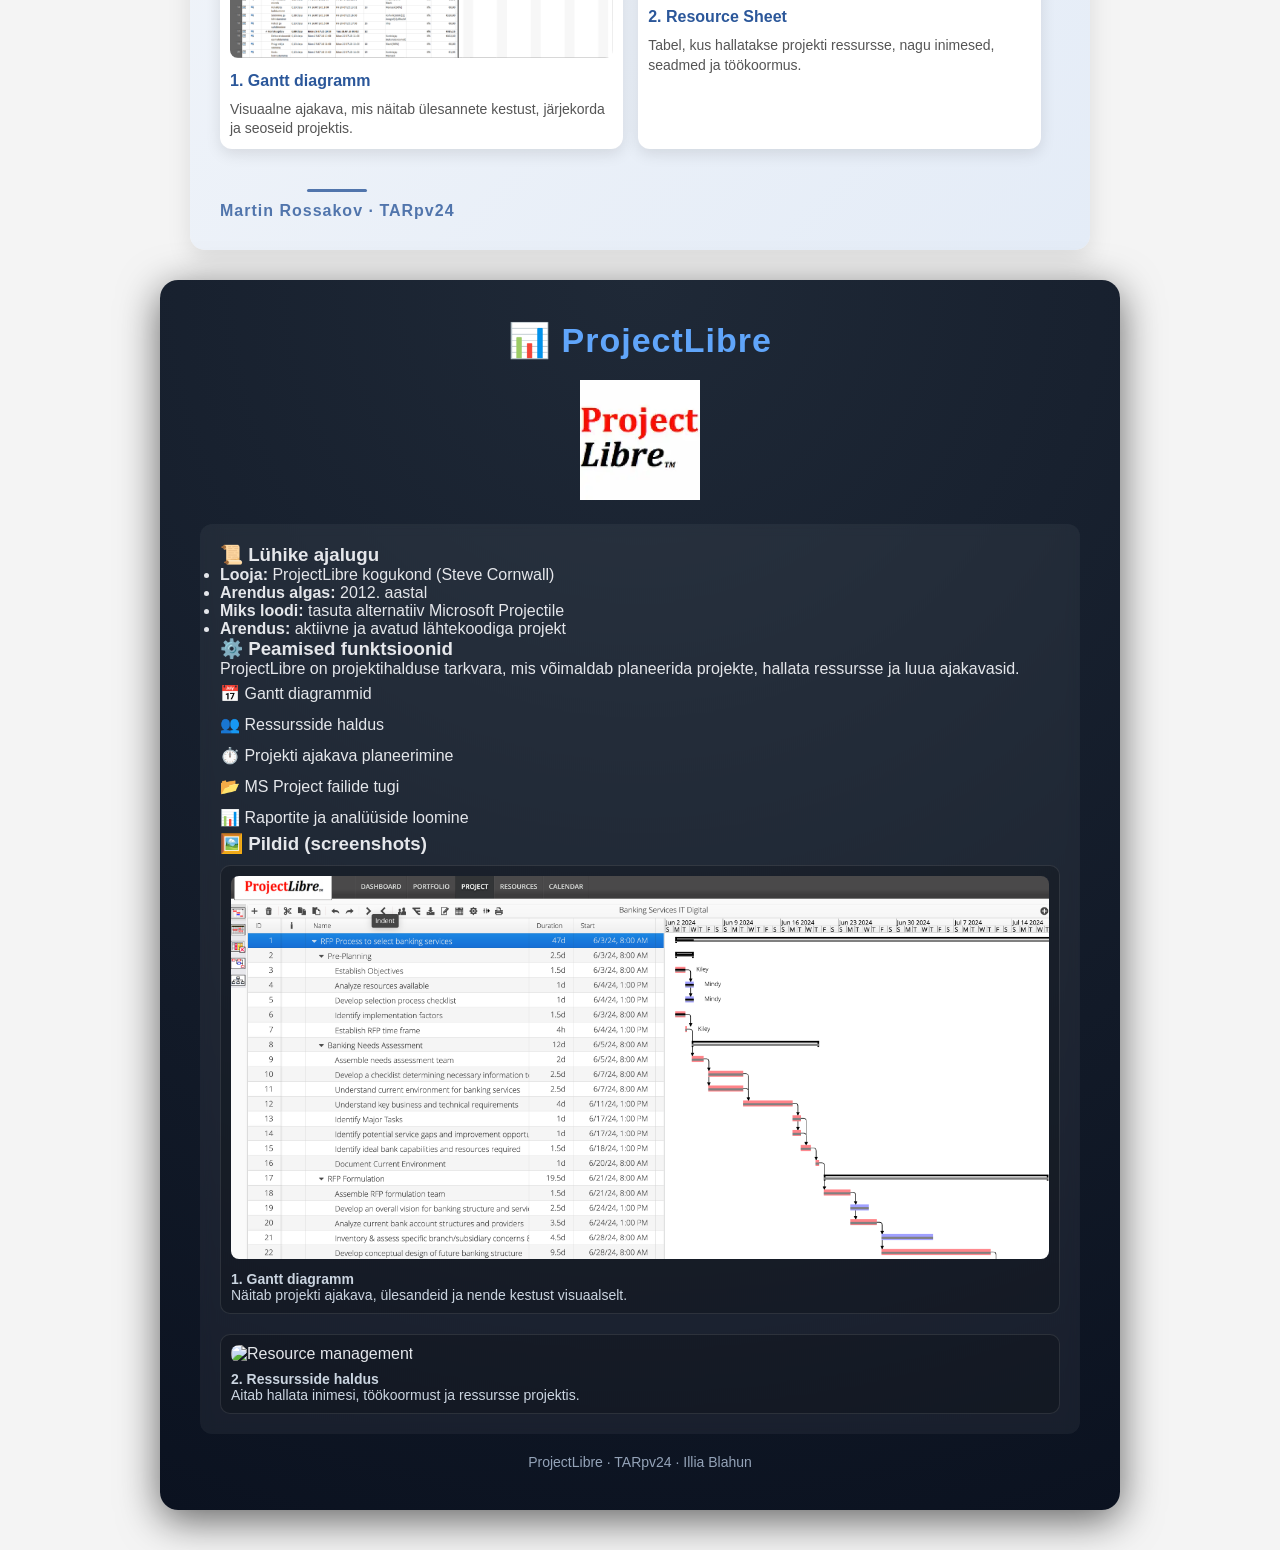
==== commit 684a9566: "AIM failid lisatud. Kõik on valmis" ====
--- a/AIM/index.html
+++ b/AIM/index.html
@@ -15,6 +15,10 @@
 
 <main class="meeskond-main">
 
+
+    <div class="nastja-sig1">Anastasiia Radasheva  </div>
+    <div class="nastja-sig1">Martin Rossakov  </div>
+    <div class="nastja-sig1">Illia Blahun  </div>
     <!-- ================================================
      NASTJA OSA
     ================================================ -->
@@ -123,7 +127,7 @@
 
         </div>
 
-        <div class="nastja-sig">Nastja · TARpv24</div>
+        <div class="nastja-sig">Anastasiia Radasheva · TARpv24</div>
 
     </section>
 
@@ -264,7 +268,7 @@
         </div>
 
         <div class="pl-signature">
-            ProjectLibre · TARpv24 · Meeskonnaliige 3
+            ProjectLibre · TARpv24 · Illia Blahun
         </div>
 
     </section>
--- a/AIM/style.css
+++ b/AIM/style.css
@@ -507,4 +507,16 @@
 
 /* ================================================
    NASTJA STYLES LÕPP
-   ================================================ */+   ================================================ */
+
+
+.nastja-sig1 {
+    font-size: 0.78rem;
+    color: #9b78cc;
+    letter-spacing: 1.5px;
+    text-transform: uppercase;
+    padding: 6px 18px;
+    border: 1px solid rgba(130, 50, 220, 0.3);
+    border-radius: 20px;
+    background: rgba(100, 30, 180, 0.1);
+}
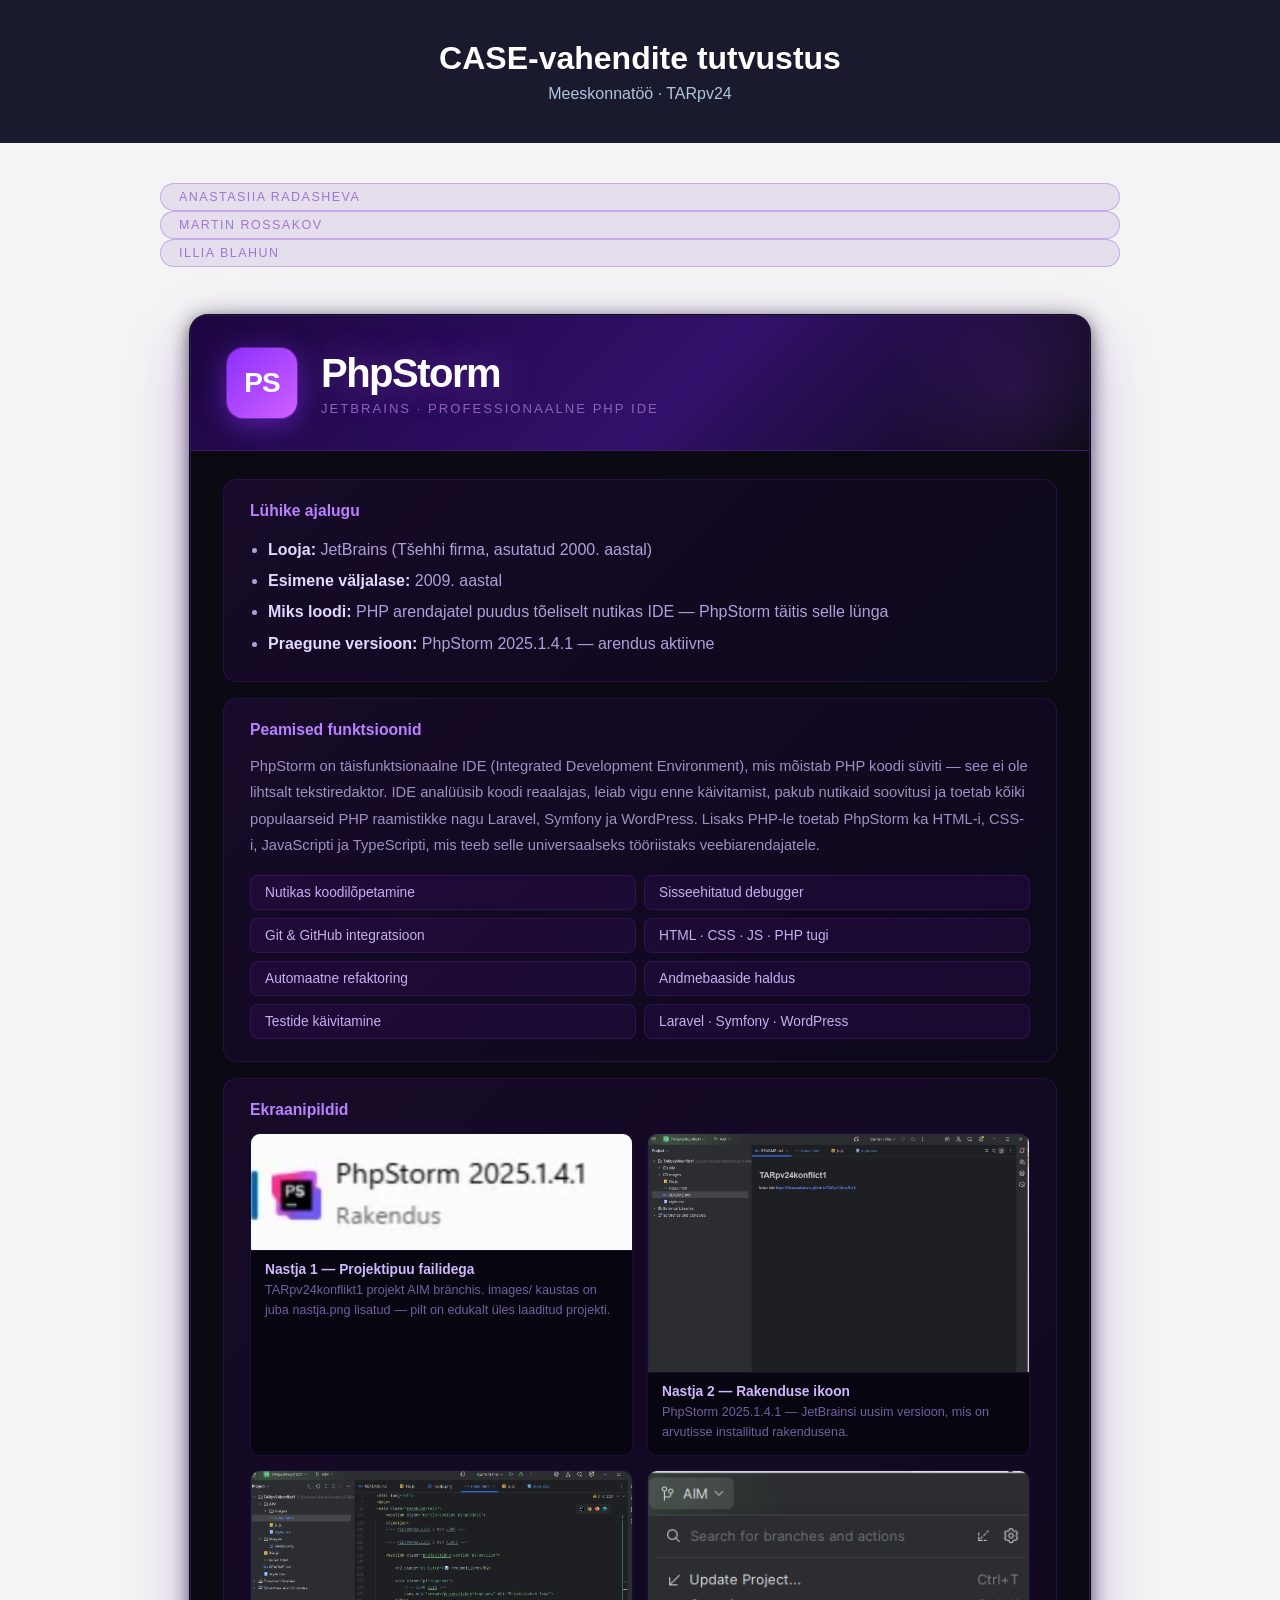
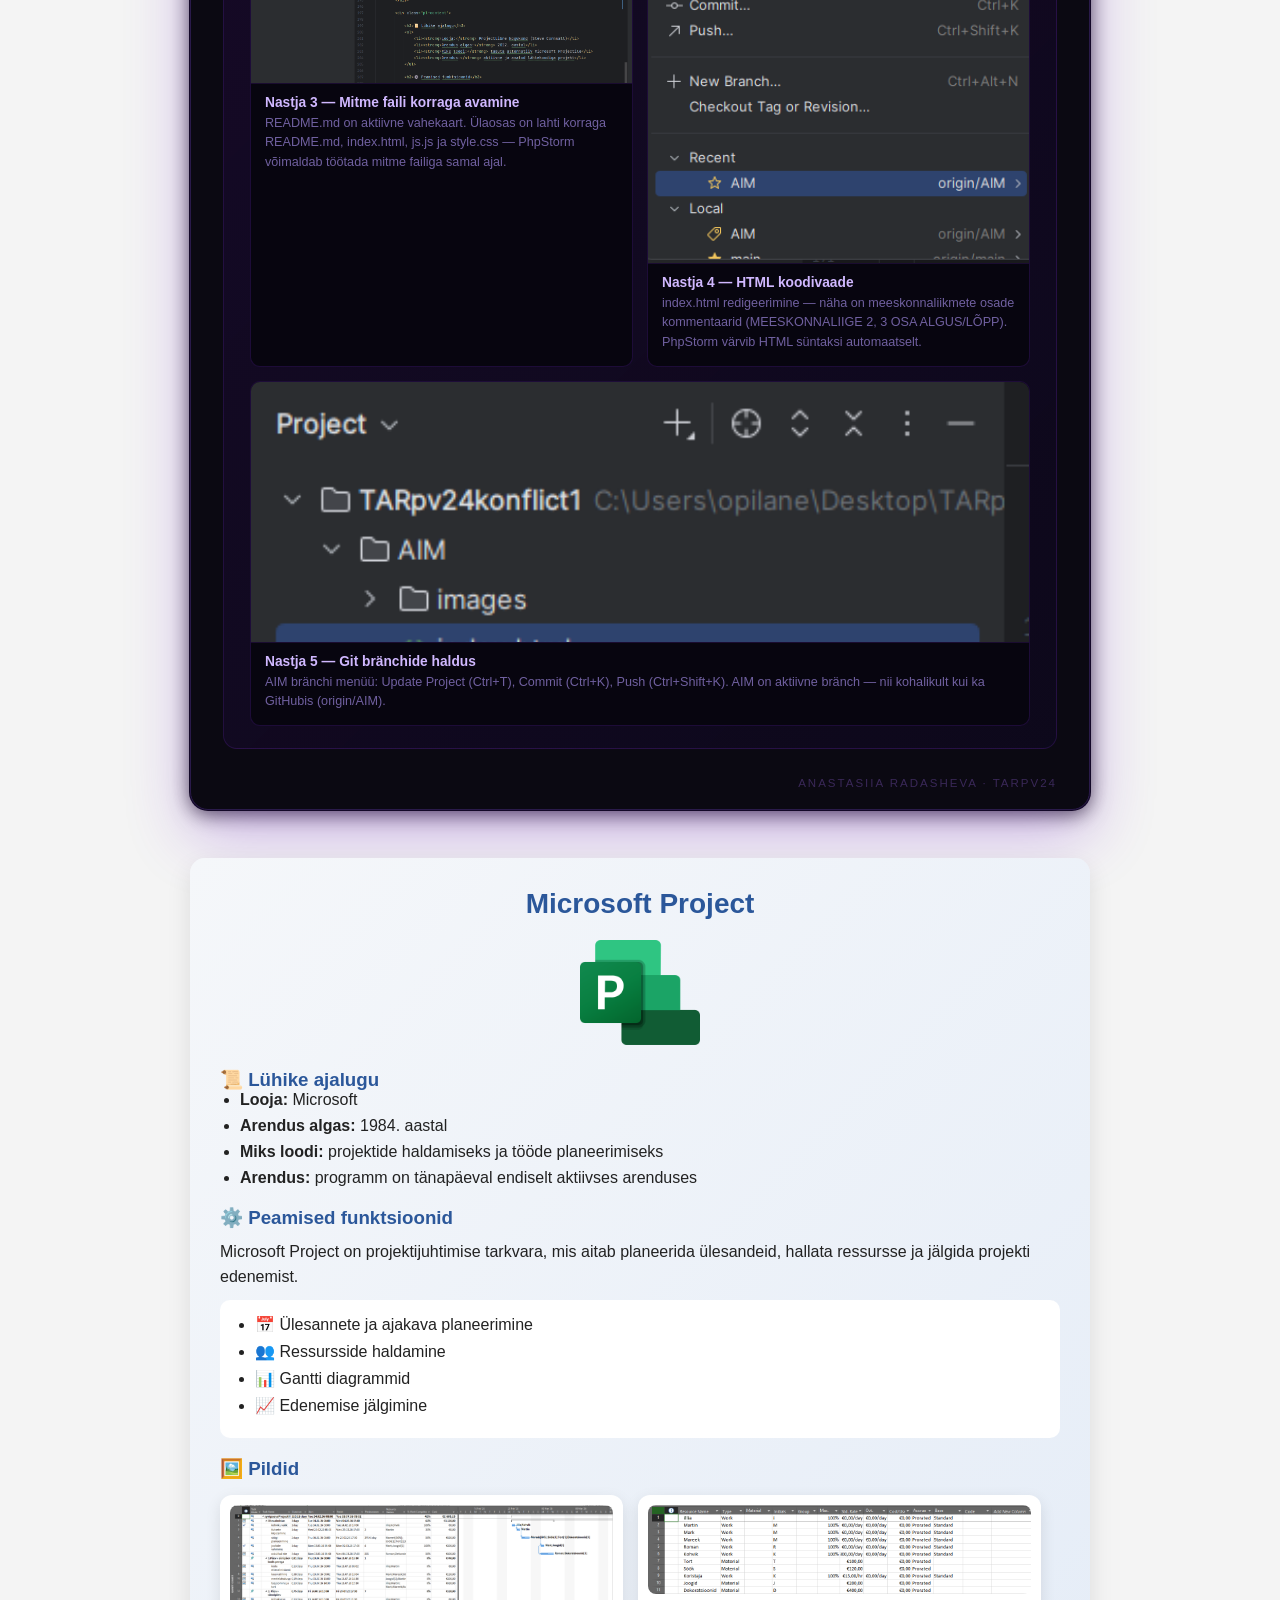
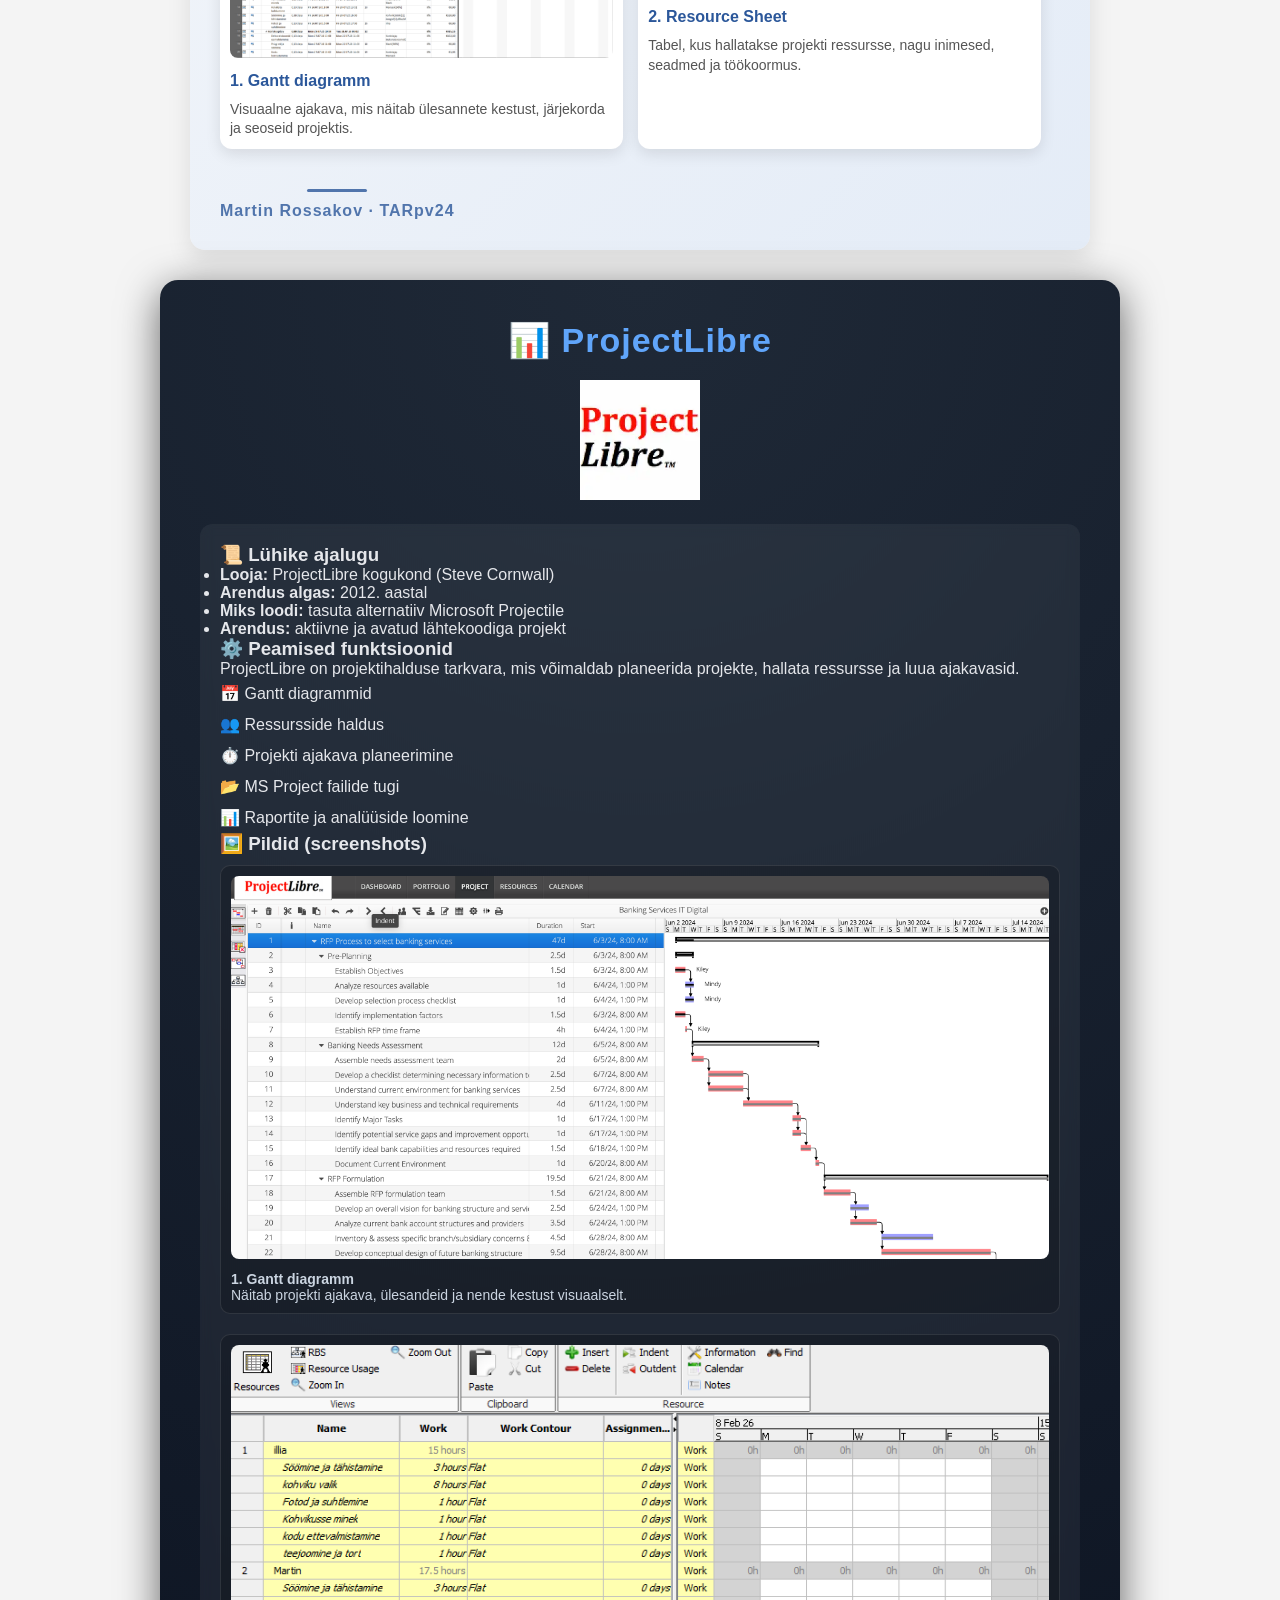
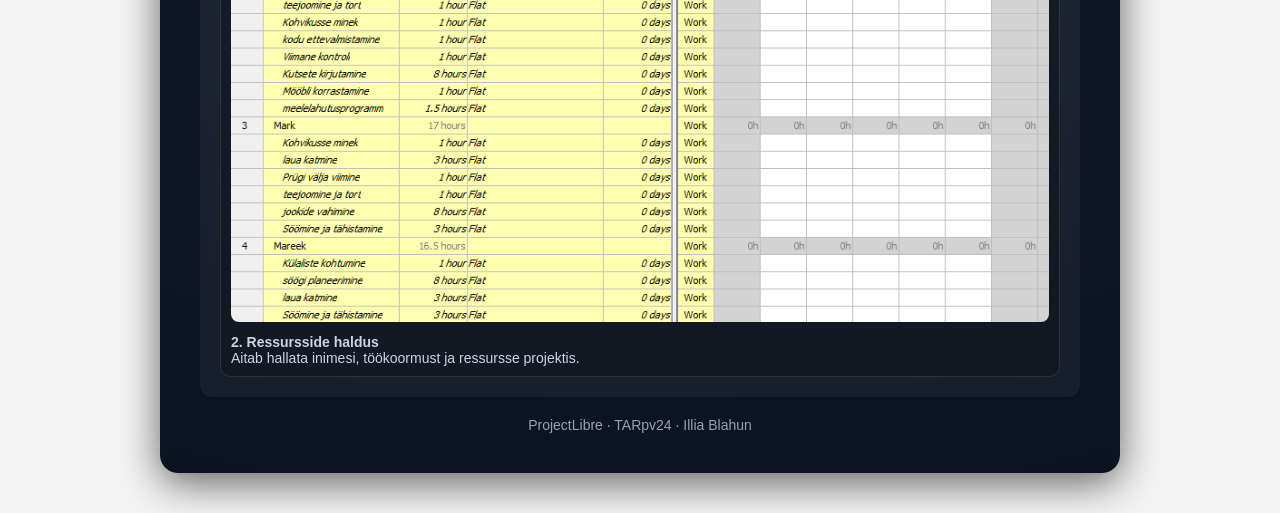
==== commit 5e6e0629: "Lisasin oma Case-vahendile lingi/nupu. Projectlibre-osa on valmis." ====
--- a/AIM/index.html
+++ b/AIM/index.html
@@ -254,7 +254,7 @@
 
                 <figure class="pl-figure">
                     <!-- SCREENSHOT 2 SIIN -->
-                    <img src="images/pl-resource.png" alt="Resource management">
+                    <img src="images/resourseUsage.png" alt="Resource management">
                     <figcaption>
                         <strong>2. Ressursside haldus</strong>
                         <p>
